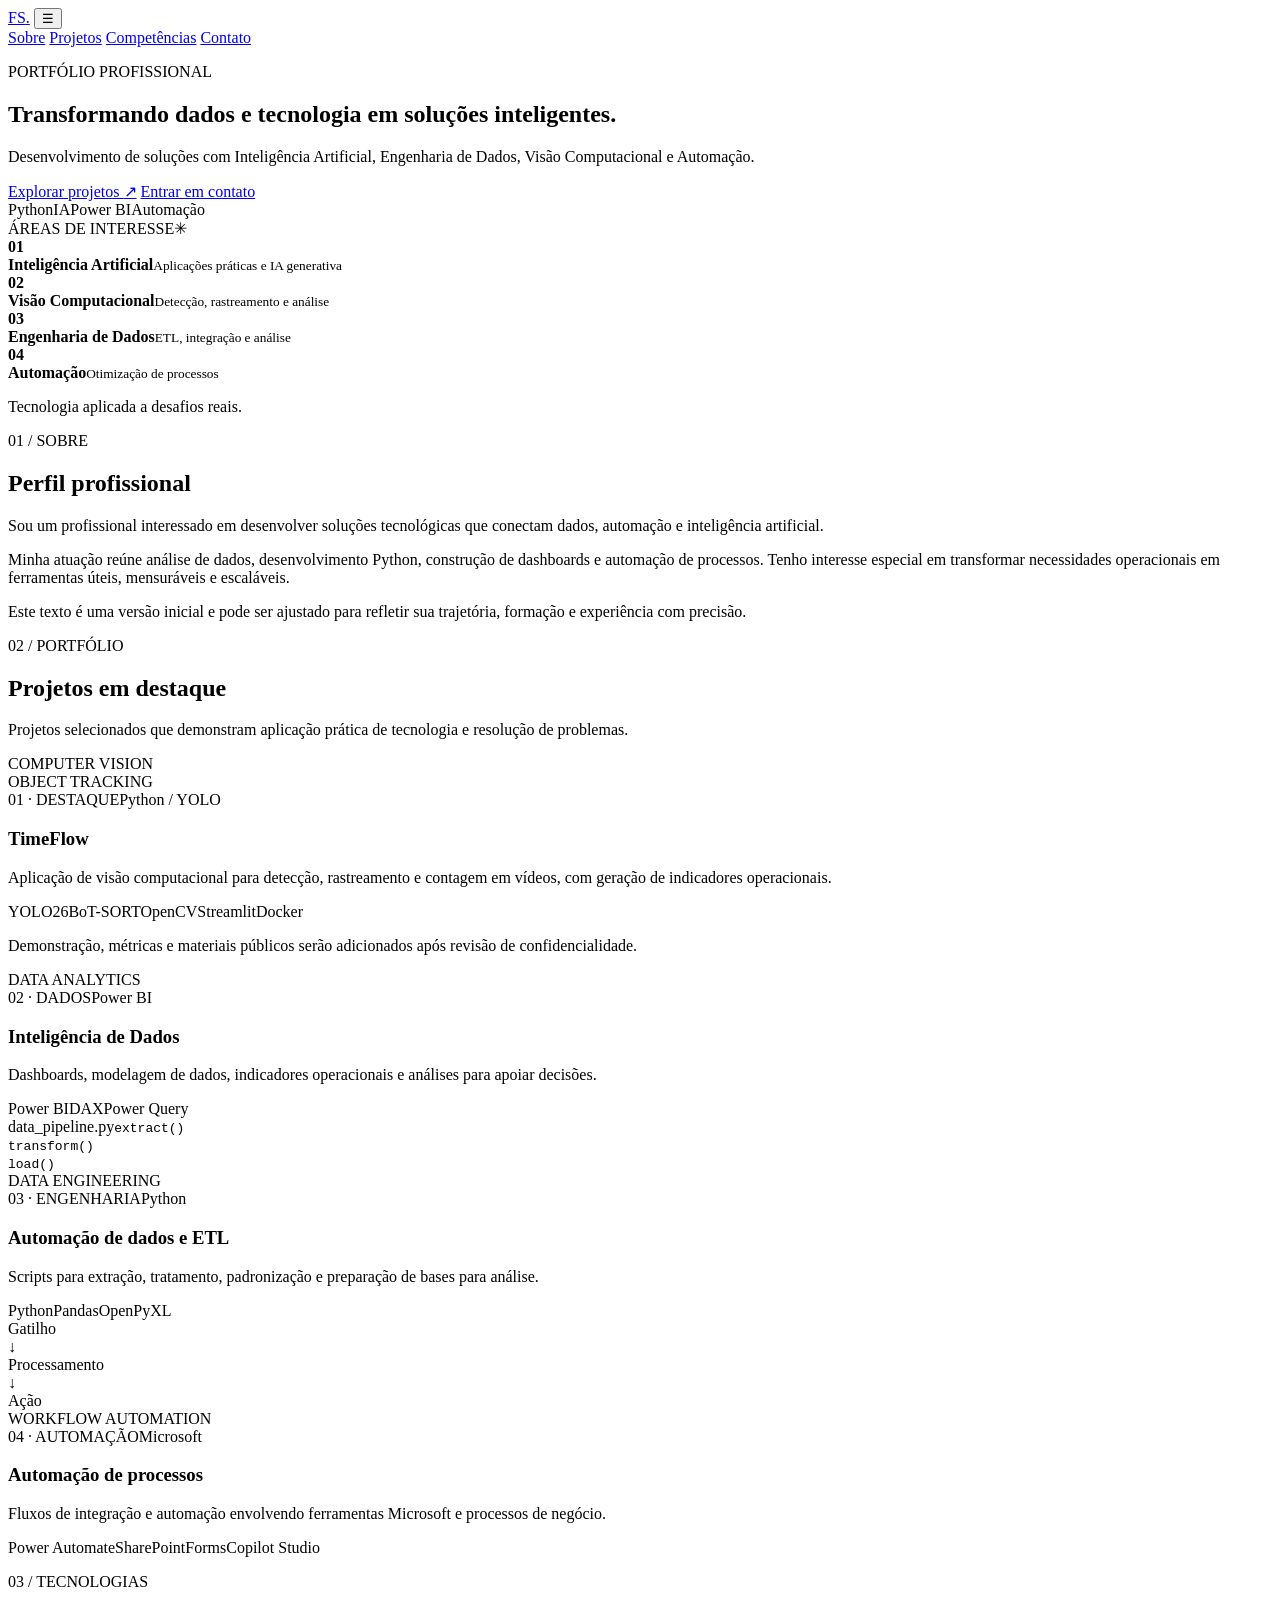
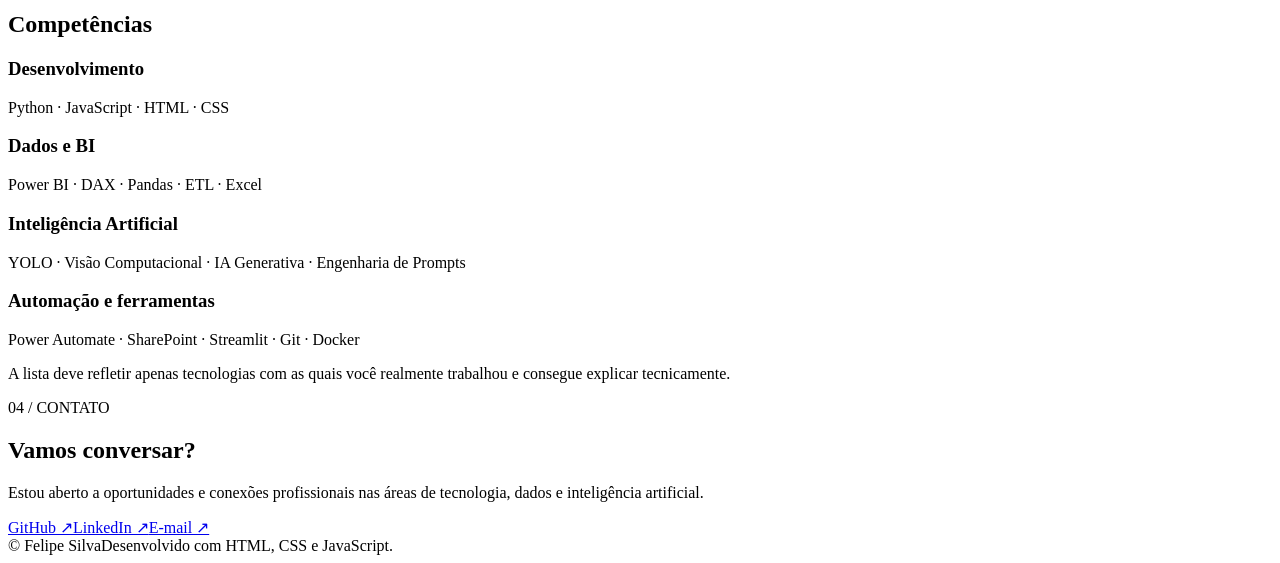
==== index.html @ eb87bcbc "Add files via upload" ====
<!doctype html>
<html lang="pt-BR">
<head>
  <meta charset="utf-8">
  <meta name="viewport" content="width=device-width, initial-scale=1">
  <meta name="description" content="Portfólio profissional de Felipe Silva — Inteligência Artificial, Engenharia de Dados e Automação.">
  <title>Felipe Silva | Portfólio</title>
  <link rel="preconnect" href="https://fonts.googleapis.com">
  <link rel="preconnect" href="https://fonts.gstatic.com" crossorigin>
  <link href="https://fonts.googleapis.com/css2?family=DM+Sans:wght@400;500;600;700&family=Manrope:wght@500;600;700;800&display=swap" rel="stylesheet">
  <link rel="stylesheet" href="assets/style.css">
</head>
<body>
  <header class="site-header">
    <nav class="nav container" aria-label="Navegação principal">
      <a class="brand" href="#inicio">FS<span>.</span></a>
      <button class="menu-toggle" aria-label="Abrir menu" aria-expanded="false">☰</button>
      <div class="nav-links">
        <a href="#sobre">Sobre</a>
        <a href="#projetos">Projetos</a>
        <a href="#competencias">Competências</a>
        <a href="#contato" class="nav-cta">Contato</a>
      </div>
    </nav>
  </header>

  <main>
    <section class="hero container" id="inicio">
      <div class="hero-copy">
        <p class="eyebrow"><span class="status-dot"></span> PORTFÓLIO PROFISSIONAL</p>
        <h1>Transformando dados e tecnologia em <span>soluções inteligentes.</span></h1>
        <p class="hero-text">Desenvolvimento de soluções com Inteligência Artificial, Engenharia de Dados, Visão Computacional e Automação.</p>
        <div class="hero-actions">
          <a class="button button-primary" href="#projetos">Explorar projetos <span>↗</span></a>
          <a class="button button-secondary" href="#contato">Entrar em contato</a>
        </div>
        <div class="hero-tags"><span>Python</span><span>IA</span><span>Power BI</span><span>Automação</span></div>
      </div>
      <aside class="hero-card">
        <div class="card-top"><span>ÁREAS DE INTERESSE</span><span class="spark">✳</span></div>
        <div class="focus-item"><b>01</b><div><strong>Inteligência Artificial</strong><small>Aplicações práticas e IA generativa</small></div></div>
        <div class="focus-item"><b>02</b><div><strong>Visão Computacional</strong><small>Detecção, rastreamento e análise</small></div></div>
        <div class="focus-item"><b>03</b><div><strong>Engenharia de Dados</strong><small>ETL, integração e análise</small></div></div>
        <div class="focus-item"><b>04</b><div><strong>Automação</strong><small>Otimização de processos</small></div></div>
        <p class="card-note">Tecnologia aplicada a desafios reais.</p>
      </aside>
    </section>

    <section class="section container" id="sobre">
      <div class="section-heading"><p class="eyebrow">01 / SOBRE</p><h2>Perfil profissional</h2></div>
      <div class="about-grid">
        <p class="about-lead">Sou um profissional interessado em desenvolver soluções tecnológicas que conectam dados, automação e inteligência artificial.</p>
        <div class="about-detail">
          <p>Minha atuação reúne análise de dados, desenvolvimento Python, construção de dashboards e automação de processos. Tenho interesse especial em transformar necessidades operacionais em ferramentas úteis, mensuráveis e escaláveis.</p>
          <p class="muted">Este texto é uma versão inicial e pode ser ajustado para refletir sua trajetória, formação e experiência com precisão.</p>
        </div>
      </div>
    </section>

    <section class="section projects-section" id="projetos">
      <div class="container">
        <div class="section-heading section-heading-row"><div><p class="eyebrow">02 / PORTFÓLIO</p><h2>Projetos em destaque</h2></div><p class="section-intro">Projetos selecionados que demonstram aplicação prática de tecnologia e resolução de problemas.</p></div>
        <div class="project-grid">
          <article class="project-card featured">
            <div class="project-visual visual-ai"><span class="visual-label">COMPUTER VISION</span><div class="vision-frame"><i></i><i></i><i></i><span>OBJECT TRACKING</span></div></div>
            <div class="project-content"><div class="project-meta"><span>01 · DESTAQUE</span><span>Python / YOLO</span></div><h3>TimeFlow</h3><p>Aplicação de visão computacional para detecção, rastreamento e contagem em vídeos, com geração de indicadores operacionais.</p><div class="tech-list"><span>YOLO26</span><span>BoT-SORT</span><span>OpenCV</span><span>Streamlit</span><span>Docker</span></div><p class="project-note">Demonstração, métricas e materiais públicos serão adicionados após revisão de confidencialidade.</p></div>
          </article>
          <article class="project-card">
            <div class="project-visual visual-data"><div class="chart-bars"><i></i><i></i><i></i><i></i><i></i><i></i></div><span class="visual-label">DATA ANALYTICS</span></div>
            <div class="project-content"><div class="project-meta"><span>02 · DADOS</span><span>Power BI</span></div><h3>Inteligência de Dados</h3><p>Dashboards, modelagem de dados, indicadores operacionais e análises para apoiar decisões.</p><div class="tech-list"><span>Power BI</span><span>DAX</span><span>Power Query</span></div></div>
          </article>
          <article class="project-card">
            <div class="project-visual visual-python"><div class="code-window"><span>data_pipeline.py</span><code>extract()<br>transform()<br>load()</code></div><span class="visual-label">DATA ENGINEERING</span></div>
            <div class="project-content"><div class="project-meta"><span>03 · ENGENHARIA</span><span>Python</span></div><h3>Automação de dados e ETL</h3><p>Scripts para extração, tratamento, padronização e preparação de bases para análise.</p><div class="tech-list"><span>Python</span><span>Pandas</span><span>OpenPyXL</span></div></div>
          </article>
          <article class="project-card">
            <div class="project-visual visual-flow"><div class="flow-node">Gatilho</div><span>↓</span><div class="flow-node">Processamento</div><span>↓</span><div class="flow-node">Ação</div><span class="visual-label">WORKFLOW AUTOMATION</span></div>
            <div class="project-content"><div class="project-meta"><span>04 · AUTOMAÇÃO</span><span>Microsoft</span></div><h3>Automação de processos</h3><p>Fluxos de integração e automação envolvendo ferramentas Microsoft e processos de negócio.</p><div class="tech-list"><span>Power Automate</span><span>SharePoint</span><span>Forms</span><span>Copilot Studio</span></div></div>
          </article>
        </div>
      </div>
    </section>

    <section class="section container" id="competencias">
      <div class="section-heading"><p class="eyebrow">03 / TECNOLOGIAS</p><h2>Competências</h2></div>
      <div class="skills-grid">
        <div class="skill-group"><h3>Desenvolvimento</h3><p>Python · JavaScript · HTML · CSS</p></div>
        <div class="skill-group"><h3>Dados e BI</h3><p>Power BI · DAX · Pandas · ETL · Excel</p></div>
        <div class="skill-group"><h3>Inteligência Artificial</h3><p>YOLO · Visão Computacional · IA Generativa · Engenharia de Prompts</p></div>
        <div class="skill-group"><h3>Automação e ferramentas</h3><p>Power Automate · SharePoint · Streamlit · Git · Docker</p></div>
      </div>
      <p class="muted skills-disclaimer">A lista deve refletir apenas tecnologias com as quais você realmente trabalhou e consegue explicar tecnicamente.</p>
    </section>

    <section class="contact-section" id="contato">
      <div class="container contact-inner"><div><p class="eyebrow">04 / CONTATO</p><h2>Vamos conversar?</h2><p>Estou aberto a oportunidades e conexões profissionais nas áreas de tecnologia, dados e inteligência artificial.</p></div><div class="contact-links"><a id="github-link" href="https://github.com/" target="_blank" rel="noreferrer">GitHub ↗</a><a id="linkedin-link" href="https://www.linkedin.com/" target="_blank" rel="noreferrer">LinkedIn ↗</a><a id="email-link" href="mailto:seu.email@exemplo.com">E-mail ↗</a></div></div>
    </section>
  </main>
  <footer class="footer"><div class="container"><span>© <span id="year"></span> Felipe Silva</span><span>Desenvolvido com HTML, CSS e JavaScript.</span></div></footer>
  <script src="assets/script.js"></script>
</body>
</html>
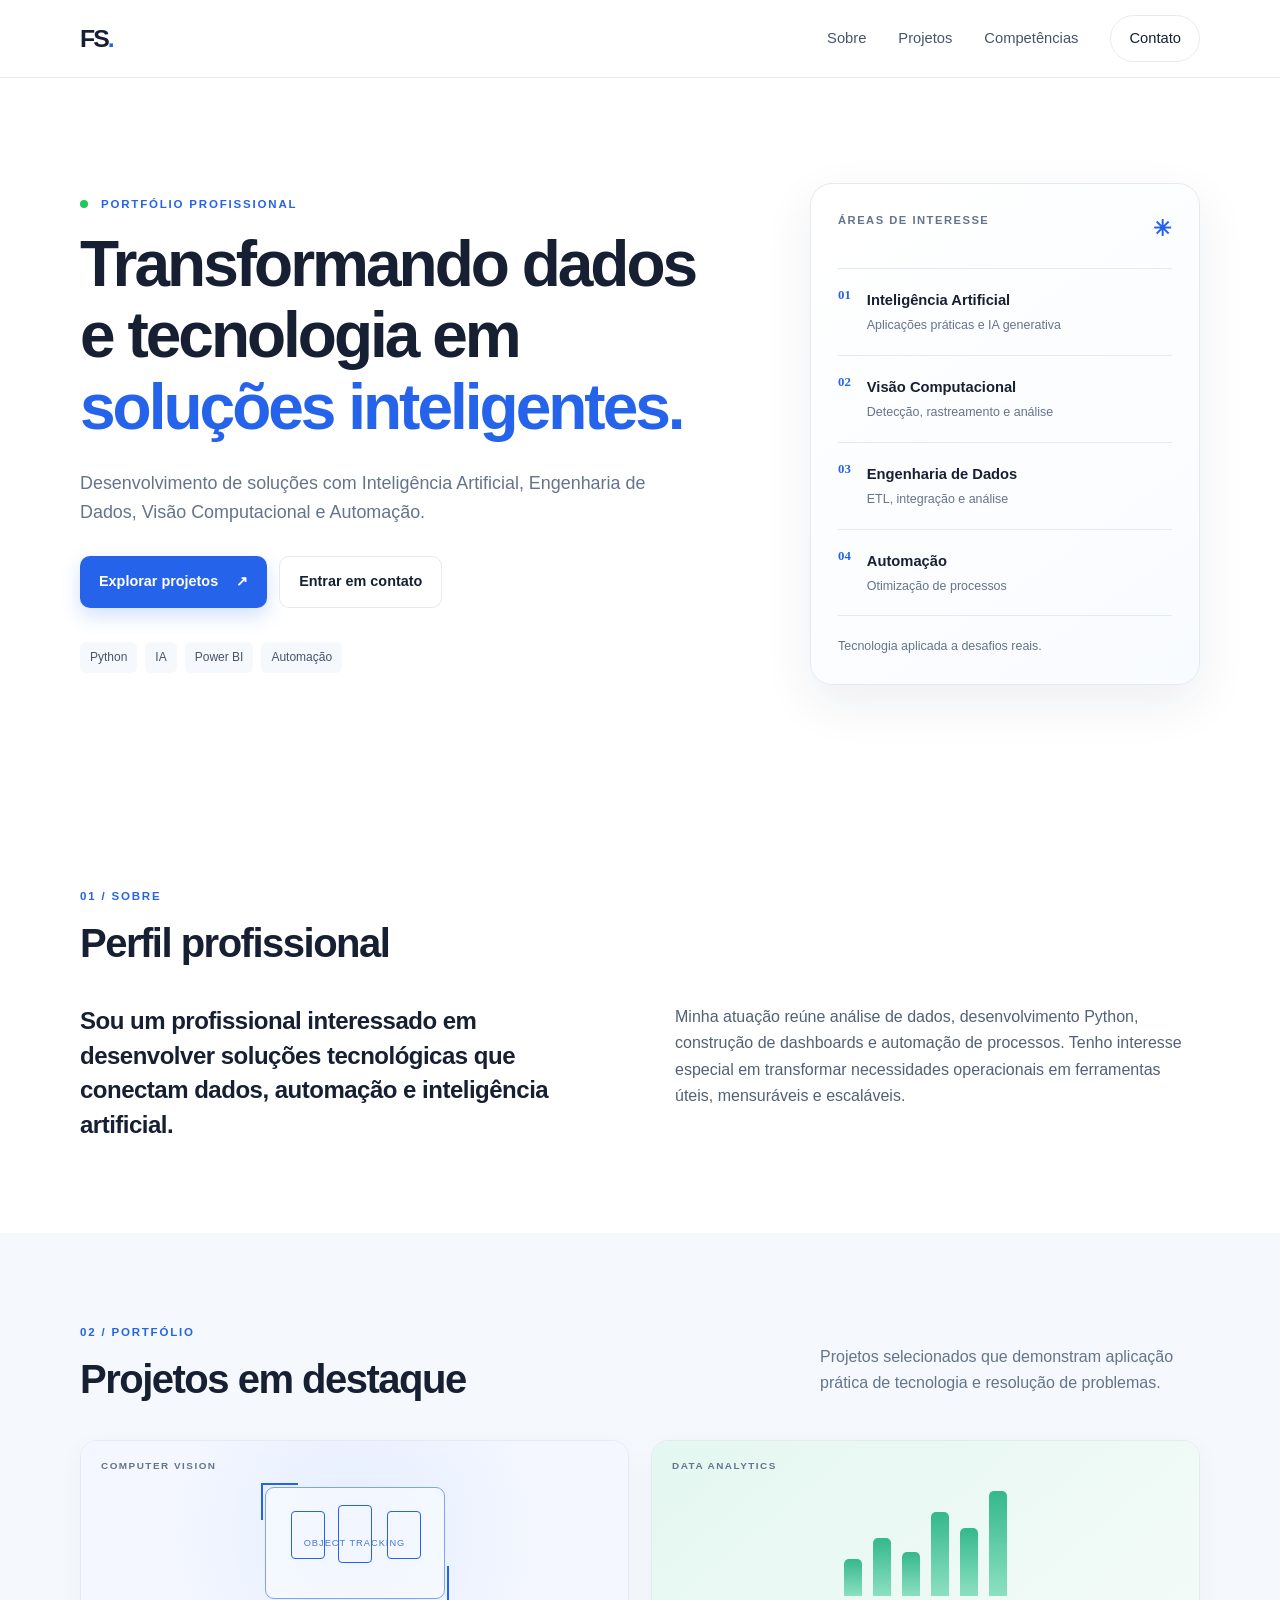
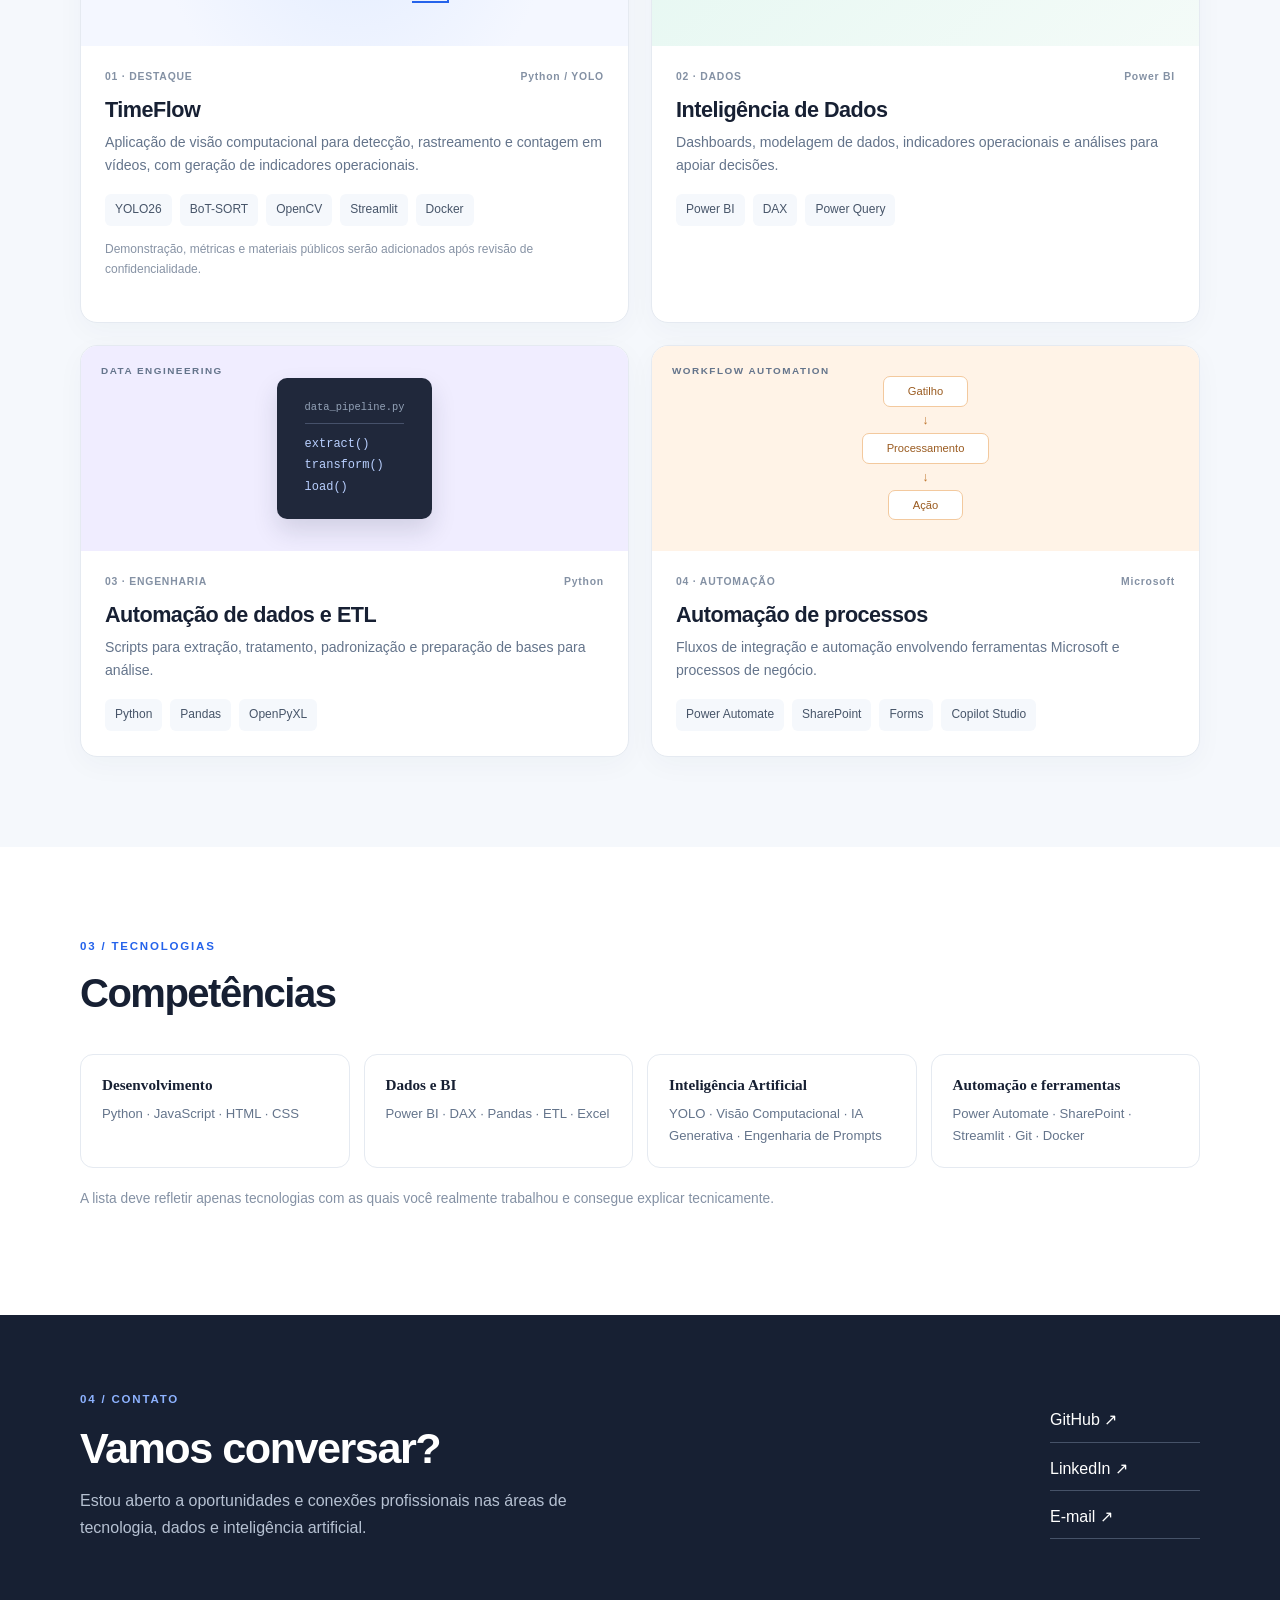
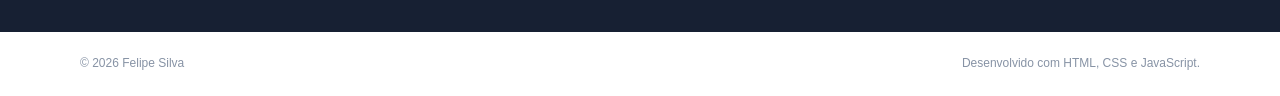
==== commit 4e6e5791: "Ajustes de texto" ====
--- a/index.html
+++ b/index.html
@@ -52,7 +52,7 @@
         <p class="about-lead">Sou um profissional interessado em desenvolver soluções tecnológicas que conectam dados, automação e inteligência artificial.</p>
         <div class="about-detail">
           <p>Minha atuação reúne análise de dados, desenvolvimento Python, construção de dashboards e automação de processos. Tenho interesse especial em transformar necessidades operacionais em ferramentas úteis, mensuráveis e escaláveis.</p>
-          <p class="muted">Este texto é uma versão inicial e pode ser ajustado para refletir sua trajetória, formação e experiência com precisão.</p>
+          <p class="muted"></p>
         </div>
       </div>
     </section>
--- a/assets/style.css
+++ b/assets/style.css
@@ -0,0 +1,4 @@
+:root{--ink:#172033;--muted:#64748b;--line:#e5eaf1;--paper:#fff;--soft:#f5f8fc;--blue:#2563eb;--blue-dark:#1746b3;--mint:#dff7ef;--radius:22px;--shadow:0 18px 50px rgba(24,43,75,.08)}
+*{box-sizing:border-box}html{scroll-behavior:smooth;scroll-padding-top:90px}body{margin:0;background:var(--paper);color:var(--ink);font-family:"DM Sans",sans-serif;line-height:1.65}a{color:inherit;text-decoration:none}.container{width:min(1120px,calc(100% - 48px));margin:auto}.site-header{height:78px;border-bottom:1px solid var(--line);background:rgba(255,255,255,.9);backdrop-filter:blur(14px);position:sticky;top:0;z-index:10}.nav{height:100%;display:flex;align-items:center;justify-content:space-between}.brand{font:800 1.55rem Manrope,sans-serif;letter-spacing:-2px}.brand span{color:var(--blue)}.nav-links{display:flex;align-items:center;gap:32px;font-size:.92rem;color:#475569}.nav-links a:hover{color:var(--blue)}.nav-cta{padding:10px 18px;border:1px solid var(--line);border-radius:99px;color:var(--ink)!important}.menu-toggle{display:none;border:0;background:none;font-size:1.4rem}.hero{display:grid;grid-template-columns:1.25fr .75fr;gap:80px;align-items:center;padding-top:105px;padding-bottom:112px}.eyebrow{font-size:.72rem;font-weight:700;letter-spacing:1.8px;color:var(--blue);margin:0 0 15px}.status-dot{display:inline-block;width:8px;height:8px;border-radius:50%;background:#22c55e;margin-right:8px}.hero h1,.section h2,.contact-section h2{font:800 clamp(2.6rem,5vw,4.5rem)/1.12 Manrope,sans-serif;letter-spacing:-3px;margin:0}.hero h1 span{color:var(--blue)}.hero-text{font-size:1.12rem;color:var(--muted);max-width:610px;margin:25px 0 28px}.hero-actions{display:flex;gap:12px;flex-wrap:wrap}.button{padding:13px 19px;border-radius:10px;font-weight:700;font-size:.9rem;display:inline-flex;gap:18px;align-items:center}.button-primary{background:var(--blue);color:white;box-shadow:0 8px 20px rgba(37,99,235,.2)}.button-primary:hover{background:var(--blue-dark);transform:translateY(-1px)}.button-secondary{border:1px solid var(--line);background:white}.hero-tags,.tech-list{display:flex;flex-wrap:wrap;gap:8px}.hero-tags{margin-top:34px}.hero-tags span,.tech-list span{font-size:.75rem;padding:6px 10px;border-radius:6px;background:var(--soft);color:#475569}.hero-card{border:1px solid var(--line);border-radius:var(--radius);padding:27px;background:linear-gradient(145deg,#fff,#f8fbff);box-shadow:var(--shadow)}.card-top{display:flex;justify-content:space-between;font-size:.7rem;font-weight:700;letter-spacing:1.5px;color:var(--muted);padding-bottom:20px;border-bottom:1px solid var(--line)}.spark{font-size:1.4rem;color:var(--blue)}.focus-item{display:flex;gap:16px;padding:19px 0;border-bottom:1px solid var(--line)}.focus-item b{font:700 .8rem Manrope;color:var(--blue)}.focus-item strong,.focus-item small{display:block}.focus-item strong{font-size:.92rem}.focus-item small{color:var(--muted);font-size:.78rem;margin-top:3px}.card-note{font-size:.78rem;color:var(--muted);margin:20px 0 0}.section{padding-top:90px;padding-bottom:90px}.section-heading{margin-bottom:38px}.section-heading h2,.contact-section h2{font-size:2.5rem;letter-spacing:-1.5px}.about-grid{display:grid;grid-template-columns:1fr 1fr;gap:70px}.about-lead{font:700 1.5rem/1.45 Manrope,sans-serif;letter-spacing:-.5px;margin:0}.about-detail{color:#526176}.about-detail p:first-child{margin-top:0}.muted{color:#8491a4;font-size:.86rem}.projects-section{background:var(--soft)}.section-heading-row{display:flex;justify-content:space-between;align-items:end;gap:30px}.section-intro{max-width:380px;color:var(--muted);margin:0 0 5px}.project-grid{display:grid;grid-template-columns:1fr 1fr;gap:22px}.project-card{background:white;border:1px solid var(--line);border-radius:17px;overflow:hidden;box-shadow:0 8px 28px rgba(24,43,75,.035)}.project-visual{height:205px;position:relative;display:flex;align-items:center;justify-content:center;overflow:hidden}.visual-label{position:absolute;left:20px;top:17px;font-size:.62rem;letter-spacing:1.5px;font-weight:700;color:#64748b}.visual-ai{background:radial-gradient(circle at 50% 45%,#e4edff,#f4f7ff 65%)}.vision-frame{width:180px;height:112px;border:1px solid #7da3f7;border-radius:9px;position:relative;display:flex;align-items:center;justify-content:center;color:#4775d5;font-size:.58rem;letter-spacing:1px;background:rgba(255,255,255,.45)}.vision-frame:before,.vision-frame:after{content:"";position:absolute;width:35px;height:35px;border-color:#2563eb;border-style:solid}.vision-frame:before{top:-5px;left:-5px;border-width:2px 0 0 2px}.vision-frame:after{bottom:-5px;right:-5px;border-width:0 2px 2px 0}.vision-frame i{position:absolute;width:34px;height:48px;border:1px solid #2563eb;border-radius:4px;top:23px}.vision-frame i:nth-child(1){left:25px}.vision-frame i:nth-child(2){left:72px;height:58px;top:17px}.vision-frame i:nth-child(3){right:23px}.visual-data{background:linear-gradient(140deg,#e4f7f1,#f4fbf8)}.chart-bars{height:105px;display:flex;align-items:end;gap:11px}.chart-bars i{width:18px;border-radius:5px 5px 0 0;background:linear-gradient(#35b88c,#8ce0c2)}.chart-bars i:nth-child(1){height:35%}.chart-bars i:nth-child(2){height:55%}.chart-bars i:nth-child(3){height:42%}.chart-bars i:nth-child(4){height:80%}.chart-bars i:nth-child(5){height:65%}.chart-bars i:nth-child(6){height:100%}.visual-python{background:#f0edff}.code-window{background:#20283b;color:#b9d0ff;padding:20px 28px;border-radius:10px;box-shadow:0 12px 25px #252b4425;font: .75rem monospace;line-height:1.8}.code-window span{display:block;color:#94a3b8;font-size:.65rem;border-bottom:1px solid #46516a;margin-bottom:10px;padding-bottom:6px}.visual-flow{background:#fff3e7;gap:8px;flex-direction:column}.flow-node{background:white;border:1px solid #f3c99e;border-radius:7px;padding:5px 24px;font-size:.7rem;color:#9a5b20}.visual-flow>span:not(.visual-label){font-size:.8rem;color:#c17a34;line-height:.8}.project-content{padding:22px 24px 25px}.project-meta{display:flex;justify-content:space-between;color:#8491a4;font-size:.65rem;font-weight:700;letter-spacing:.8px}.project-content h3{font:700 1.35rem Manrope,sans-serif;margin:12px 0 8px;letter-spacing:-.5px}.project-content p{font-size:.88rem;color:var(--muted);margin:0 0 17px}.project-note{font-size:.75rem!important;color:#8793a5!important;margin-top:14px!important}.skills-grid{display:grid;grid-template-columns:repeat(4,1fr);gap:14px}.skill-group{padding:21px;border:1px solid var(--line);border-radius:13px}.skill-group h3{font:700 .95rem Manrope;margin:0 0 9px}.skill-group p{font-size:.82rem;color:var(--muted);margin:0}.skills-disclaimer{margin-top:20px}.contact-section{background:#172033;color:white;padding:75px 0}.contact-inner{display:flex;justify-content:space-between;align-items:center;gap:50px}.contact-section .eyebrow{color:#8db2ff}.contact-section h2{font-size:2.7rem}.contact-section p:not(.eyebrow){color:#b6c1d2;max-width:550px}.contact-links{display:flex;flex-direction:column;gap:13px;min-width:150px}.contact-links a{color:white;border-bottom:1px solid #465268;padding-bottom:8px}.contact-links a:hover{color:#9bbcff}.footer{padding:22px 0;color:#8793a5;font-size:.75rem}.footer .container{display:flex;justify-content:space-between;gap:15px}
+@media(max-width:800px){.hero{grid-template-columns:1fr;gap:38px;padding-top:70px;padding-bottom:75px}.hero-card{max-width:560px}.about-grid{grid-template-columns:1fr;gap:20px}.skills-grid{grid-template-columns:1fr 1fr}.section-heading-row{display:block}.section-intro{margin-top:15px}.contact-inner{align-items:flex-start;flex-direction:column}.contact-links{width:100%}}
+@media(max-width:600px){.container{width:min(100% - 32px,1120px)}.site-header{height:68px}.menu-toggle{display:block}.nav-links{display:none;position:absolute;top:67px;left:0;right:0;background:white;padding:18px 24px 24px;border-bottom:1px solid var(--line);flex-direction:column;align-items:flex-start;gap:18px}.nav-links.open{display:flex}.hero h1{font-size:2.7rem;letter-spacing:-2px}.section{padding-top:65px;padding-bottom:65px}.section-heading h2{font-size:2.1rem}.project-grid{grid-template-columns:1fr}.skills-grid{grid-template-columns:1fr}.footer .container{flex-direction:column}.contact-section h2{font-size:2.2rem}}
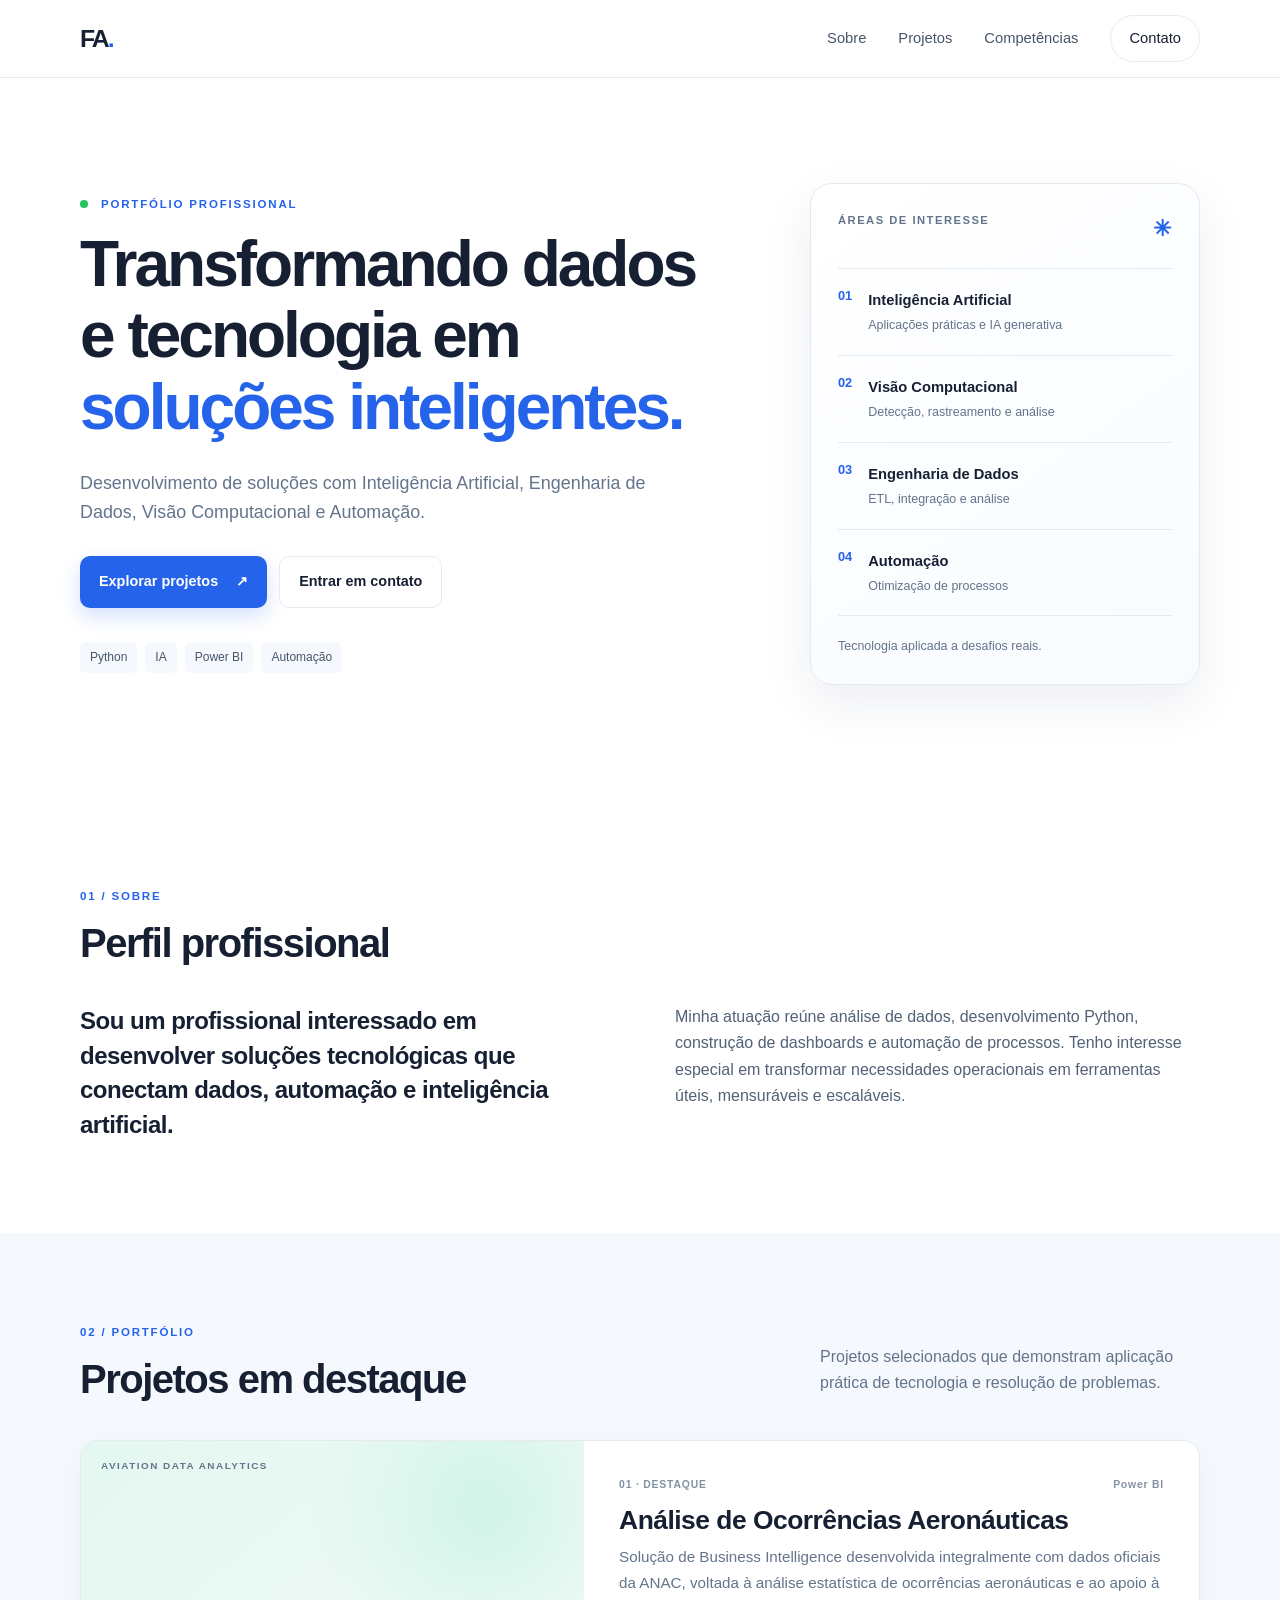
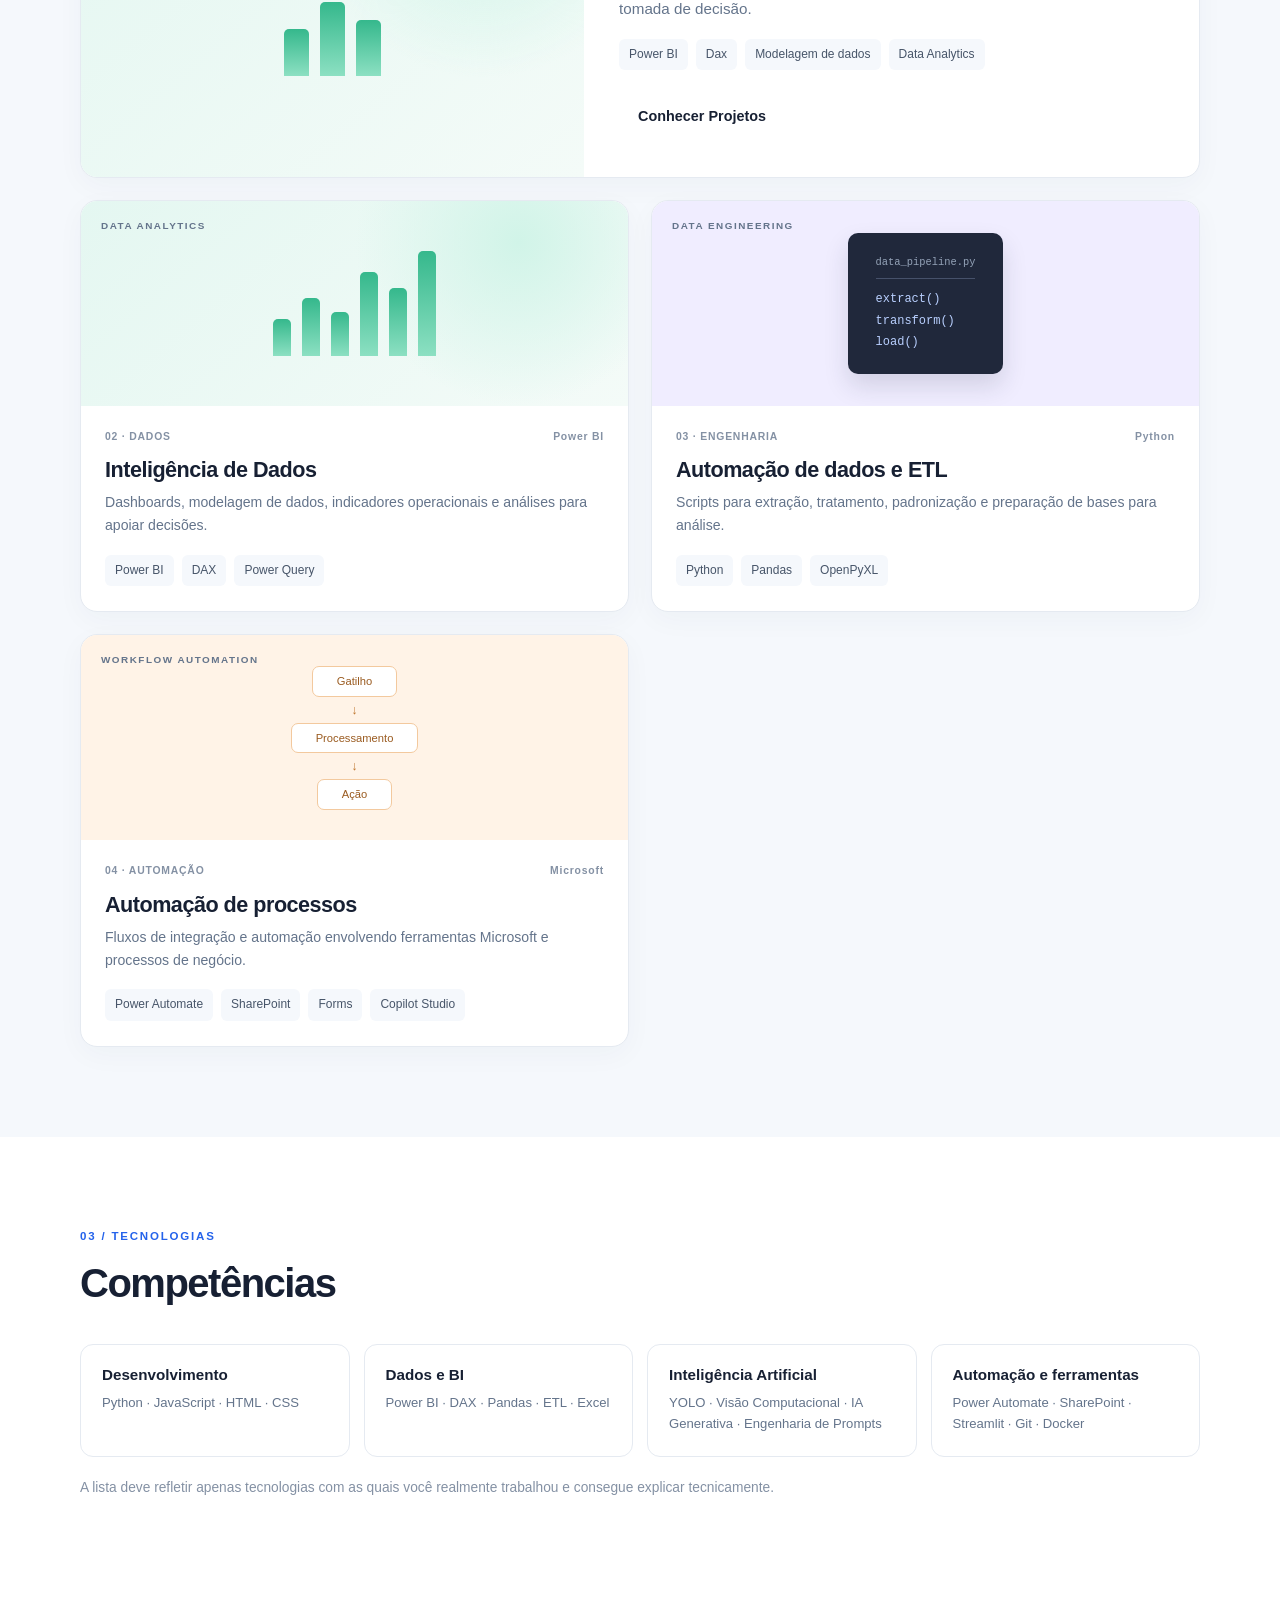
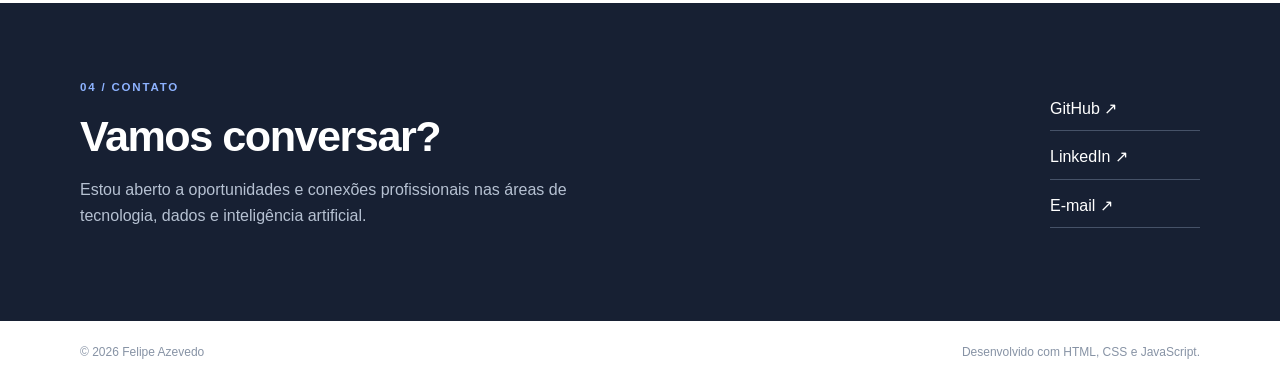
==== commit 3bd93f6e: "Criando dashboard ocorrencias aeronauricas" ====
--- a/index.html
+++ b/index.html
@@ -3,8 +3,8 @@
 <head>
   <meta charset="utf-8">
   <meta name="viewport" content="width=device-width, initial-scale=1">
-  <meta name="description" content="Portfólio profissional de Felipe Silva — Inteligência Artificial, Engenharia de Dados e Automação.">
-  <title>Felipe Silva | Portfólio</title>
+  <meta name="description" content="Portfólio profissional de Felipe Azevedo — Inteligência Artificial, Engenharia de Dados e Automação.">
+  <title>Felipe Azevedo | Portfólio</title>
   <link rel="preconnect" href="https://fonts.googleapis.com">
   <link rel="preconnect" href="https://fonts.gstatic.com" crossorigin>
   <link href="https://fonts.googleapis.com/css2?family=DM+Sans:wght@400;500;600;700&family=Manrope:wght@500;600;700;800&display=swap" rel="stylesheet">
@@ -13,7 +13,7 @@
 <body>
   <header class="site-header">
     <nav class="nav container" aria-label="Navegação principal">
-      <a class="brand" href="#inicio">FS<span>.</span></a>
+      <a class="brand" href="#inicio">FA<span>.</span></a>
       <button class="menu-toggle" aria-label="Abrir menu" aria-expanded="false">☰</button>
       <div class="nav-links">
         <a href="#sobre">Sobre</a>
@@ -62,8 +62,33 @@
         <div class="section-heading section-heading-row"><div><p class="eyebrow">02 / PORTFÓLIO</p><h2>Projetos em destaque</h2></div><p class="section-intro">Projetos selecionados que demonstram aplicação prática de tecnologia e resolução de problemas.</p></div>
         <div class="project-grid">
           <article class="project-card featured">
-            <div class="project-visual visual-ai"><span class="visual-label">COMPUTER VISION</span><div class="vision-frame"><i></i><i></i><i></i><span>OBJECT TRACKING</span></div></div>
-            <div class="project-content"><div class="project-meta"><span>01 · DESTAQUE</span><span>Python / YOLO</span></div><h3>TimeFlow</h3><p>Aplicação de visão computacional para detecção, rastreamento e contagem em vídeos, com geração de indicadores operacionais.</p><div class="tech-list"><span>YOLO26</span><span>BoT-SORT</span><span>OpenCV</span><span>Streamlit</span><span>Docker</span></div><p class="project-note">Demonstração, métricas e materiais públicos serão adicionados após revisão de confidencialidade.</p></div>
+            <div class="project-visual visual-data">
+              <span class="visual-label">AVIATION DATA ANALYTICS</span>
+              <div class="chart-bars">
+                <i></i><i></i><i></i>
+                </div>
+              </div>
+            <div class="project-content">
+              <div class="project-meta">
+                <span>01 · DESTAQUE</span>
+                <span>Power BI</span>
+              </div>
+              <h3>Análise de Ocorrências Aeronáuticas</h3>
+              
+              <p>Solução de Business Intelligence desenvolvida integralmente com dados oficiais da ANAC, voltada à análise estatística de ocorrências aeronáuticas e ao apoio à tomada de decisão.</p>
+              
+              <div class="tech-list">
+                <span>Power BI</span>
+                <span>Dax</span>
+                <span>Modelagem de dados</span>
+                <span>Data Analytics</span>
+                </div>
+
+                <a class="button button secondary" href="Projetos/ocorrencias-aeronauticas.html">
+                  Conhecer Projetos
+                </a>
+                
+                </div>
           </article>
           <article class="project-card">
             <div class="project-visual visual-data"><div class="chart-bars"><i></i><i></i><i></i><i></i><i></i><i></i></div><span class="visual-label">DATA ANALYTICS</span></div>
@@ -96,7 +121,7 @@
       <div class="container contact-inner"><div><p class="eyebrow">04 / CONTATO</p><h2>Vamos conversar?</h2><p>Estou aberto a oportunidades e conexões profissionais nas áreas de tecnologia, dados e inteligência artificial.</p></div><div class="contact-links"><a id="github-link" href="https://github.com/" target="_blank" rel="noreferrer">GitHub ↗</a><a id="linkedin-link" href="https://www.linkedin.com/" target="_blank" rel="noreferrer">LinkedIn ↗</a><a id="email-link" href="mailto:seu.email@exemplo.com">E-mail ↗</a></div></div>
     </section>
   </main>
-  <footer class="footer"><div class="container"><span>© <span id="year"></span> Felipe Silva</span><span>Desenvolvido com HTML, CSS e JavaScript.</span></div></footer>
+  <footer class="footer"><div class="container"><span>© <span id="year"></span> Felipe Azevedo</span><span>Desenvolvido com HTML, CSS e JavaScript.</span></div></footer>
   <script src="assets/script.js"></script>
 </body>
 </html>
--- a/assets/style.css
+++ b/assets/style.css
@@ -1,4 +1,790 @@
-:root{--ink:#172033;--muted:#64748b;--line:#e5eaf1;--paper:#fff;--soft:#f5f8fc;--blue:#2563eb;--blue-dark:#1746b3;--mint:#dff7ef;--radius:22px;--shadow:0 18px 50px rgba(24,43,75,.08)}
-*{box-sizing:border-box}html{scroll-behavior:smooth;scroll-padding-top:90px}body{margin:0;background:var(--paper);color:var(--ink);font-family:"DM Sans",sans-serif;line-height:1.65}a{color:inherit;text-decoration:none}.container{width:min(1120px,calc(100% - 48px));margin:auto}.site-header{height:78px;border-bottom:1px solid var(--line);background:rgba(255,255,255,.9);backdrop-filter:blur(14px);position:sticky;top:0;z-index:10}.nav{height:100%;display:flex;align-items:center;justify-content:space-between}.brand{font:800 1.55rem Manrope,sans-serif;letter-spacing:-2px}.brand span{color:var(--blue)}.nav-links{display:flex;align-items:center;gap:32px;font-size:.92rem;color:#475569}.nav-links a:hover{color:var(--blue)}.nav-cta{padding:10px 18px;border:1px solid var(--line);border-radius:99px;color:var(--ink)!important}.menu-toggle{display:none;border:0;background:none;font-size:1.4rem}.hero{display:grid;grid-template-columns:1.25fr .75fr;gap:80px;align-items:center;padding-top:105px;padding-bottom:112px}.eyebrow{font-size:.72rem;font-weight:700;letter-spacing:1.8px;color:var(--blue);margin:0 0 15px}.status-dot{display:inline-block;width:8px;height:8px;border-radius:50%;background:#22c55e;margin-right:8px}.hero h1,.section h2,.contact-section h2{font:800 clamp(2.6rem,5vw,4.5rem)/1.12 Manrope,sans-serif;letter-spacing:-3px;margin:0}.hero h1 span{color:var(--blue)}.hero-text{font-size:1.12rem;color:var(--muted);max-width:610px;margin:25px 0 28px}.hero-actions{display:flex;gap:12px;flex-wrap:wrap}.button{padding:13px 19px;border-radius:10px;font-weight:700;font-size:.9rem;display:inline-flex;gap:18px;align-items:center}.button-primary{background:var(--blue);color:white;box-shadow:0 8px 20px rgba(37,99,235,.2)}.button-primary:hover{background:var(--blue-dark);transform:translateY(-1px)}.button-secondary{border:1px solid var(--line);background:white}.hero-tags,.tech-list{display:flex;flex-wrap:wrap;gap:8px}.hero-tags{margin-top:34px}.hero-tags span,.tech-list span{font-size:.75rem;padding:6px 10px;border-radius:6px;background:var(--soft);color:#475569}.hero-card{border:1px solid var(--line);border-radius:var(--radius);padding:27px;background:linear-gradient(145deg,#fff,#f8fbff);box-shadow:var(--shadow)}.card-top{display:flex;justify-content:space-between;font-size:.7rem;font-weight:700;letter-spacing:1.5px;color:var(--muted);padding-bottom:20px;border-bottom:1px solid var(--line)}.spark{font-size:1.4rem;color:var(--blue)}.focus-item{display:flex;gap:16px;padding:19px 0;border-bottom:1px solid var(--line)}.focus-item b{font:700 .8rem Manrope;color:var(--blue)}.focus-item strong,.focus-item small{display:block}.focus-item strong{font-size:.92rem}.focus-item small{color:var(--muted);font-size:.78rem;margin-top:3px}.card-note{font-size:.78rem;color:var(--muted);margin:20px 0 0}.section{padding-top:90px;padding-bottom:90px}.section-heading{margin-bottom:38px}.section-heading h2,.contact-section h2{font-size:2.5rem;letter-spacing:-1.5px}.about-grid{display:grid;grid-template-columns:1fr 1fr;gap:70px}.about-lead{font:700 1.5rem/1.45 Manrope,sans-serif;letter-spacing:-.5px;margin:0}.about-detail{color:#526176}.about-detail p:first-child{margin-top:0}.muted{color:#8491a4;font-size:.86rem}.projects-section{background:var(--soft)}.section-heading-row{display:flex;justify-content:space-between;align-items:end;gap:30px}.section-intro{max-width:380px;color:var(--muted);margin:0 0 5px}.project-grid{display:grid;grid-template-columns:1fr 1fr;gap:22px}.project-card{background:white;border:1px solid var(--line);border-radius:17px;overflow:hidden;box-shadow:0 8px 28px rgba(24,43,75,.035)}.project-visual{height:205px;position:relative;display:flex;align-items:center;justify-content:center;overflow:hidden}.visual-label{position:absolute;left:20px;top:17px;font-size:.62rem;letter-spacing:1.5px;font-weight:700;color:#64748b}.visual-ai{background:radial-gradient(circle at 50% 45%,#e4edff,#f4f7ff 65%)}.vision-frame{width:180px;height:112px;border:1px solid #7da3f7;border-radius:9px;position:relative;display:flex;align-items:center;justify-content:center;color:#4775d5;font-size:.58rem;letter-spacing:1px;background:rgba(255,255,255,.45)}.vision-frame:before,.vision-frame:after{content:"";position:absolute;width:35px;height:35px;border-color:#2563eb;border-style:solid}.vision-frame:before{top:-5px;left:-5px;border-width:2px 0 0 2px}.vision-frame:after{bottom:-5px;right:-5px;border-width:0 2px 2px 0}.vision-frame i{position:absolute;width:34px;height:48px;border:1px solid #2563eb;border-radius:4px;top:23px}.vision-frame i:nth-child(1){left:25px}.vision-frame i:nth-child(2){left:72px;height:58px;top:17px}.vision-frame i:nth-child(3){right:23px}.visual-data{background:linear-gradient(140deg,#e4f7f1,#f4fbf8)}.chart-bars{height:105px;display:flex;align-items:end;gap:11px}.chart-bars i{width:18px;border-radius:5px 5px 0 0;background:linear-gradient(#35b88c,#8ce0c2)}.chart-bars i:nth-child(1){height:35%}.chart-bars i:nth-child(2){height:55%}.chart-bars i:nth-child(3){height:42%}.chart-bars i:nth-child(4){height:80%}.chart-bars i:nth-child(5){height:65%}.chart-bars i:nth-child(6){height:100%}.visual-python{background:#f0edff}.code-window{background:#20283b;color:#b9d0ff;padding:20px 28px;border-radius:10px;box-shadow:0 12px 25px #252b4425;font: .75rem monospace;line-height:1.8}.code-window span{display:block;color:#94a3b8;font-size:.65rem;border-bottom:1px solid #46516a;margin-bottom:10px;padding-bottom:6px}.visual-flow{background:#fff3e7;gap:8px;flex-direction:column}.flow-node{background:white;border:1px solid #f3c99e;border-radius:7px;padding:5px 24px;font-size:.7rem;color:#9a5b20}.visual-flow>span:not(.visual-label){font-size:.8rem;color:#c17a34;line-height:.8}.project-content{padding:22px 24px 25px}.project-meta{display:flex;justify-content:space-between;color:#8491a4;font-size:.65rem;font-weight:700;letter-spacing:.8px}.project-content h3{font:700 1.35rem Manrope,sans-serif;margin:12px 0 8px;letter-spacing:-.5px}.project-content p{font-size:.88rem;color:var(--muted);margin:0 0 17px}.project-note{font-size:.75rem!important;color:#8793a5!important;margin-top:14px!important}.skills-grid{display:grid;grid-template-columns:repeat(4,1fr);gap:14px}.skill-group{padding:21px;border:1px solid var(--line);border-radius:13px}.skill-group h3{font:700 .95rem Manrope;margin:0 0 9px}.skill-group p{font-size:.82rem;color:var(--muted);margin:0}.skills-disclaimer{margin-top:20px}.contact-section{background:#172033;color:white;padding:75px 0}.contact-inner{display:flex;justify-content:space-between;align-items:center;gap:50px}.contact-section .eyebrow{color:#8db2ff}.contact-section h2{font-size:2.7rem}.contact-section p:not(.eyebrow){color:#b6c1d2;max-width:550px}.contact-links{display:flex;flex-direction:column;gap:13px;min-width:150px}.contact-links a{color:white;border-bottom:1px solid #465268;padding-bottom:8px}.contact-links a:hover{color:#9bbcff}.footer{padding:22px 0;color:#8793a5;font-size:.75rem}.footer .container{display:flex;justify-content:space-between;gap:15px}
-@media(max-width:800px){.hero{grid-template-columns:1fr;gap:38px;padding-top:70px;padding-bottom:75px}.hero-card{max-width:560px}.about-grid{grid-template-columns:1fr;gap:20px}.skills-grid{grid-template-columns:1fr 1fr}.section-heading-row{display:block}.section-intro{margin-top:15px}.contact-inner{align-items:flex-start;flex-direction:column}.contact-links{width:100%}}
-@media(max-width:600px){.container{width:min(100% - 32px,1120px)}.site-header{height:68px}.menu-toggle{display:block}.nav-links{display:none;position:absolute;top:67px;left:0;right:0;background:white;padding:18px 24px 24px;border-bottom:1px solid var(--line);flex-direction:column;align-items:flex-start;gap:18px}.nav-links.open{display:flex}.hero h1{font-size:2.7rem;letter-spacing:-2px}.section{padding-top:65px;padding-bottom:65px}.section-heading h2{font-size:2.1rem}.project-grid{grid-template-columns:1fr}.skills-grid{grid-template-columns:1fr}.footer .container{flex-direction:column}.contact-section h2{font-size:2.2rem}}
+
+/* ==========================================================================
+   SUMÁRIO
+   1. Variáveis
+   2. Reset e base
+   3. Layout (container, seções, títulos)
+   4. Header e navegação
+   5. Hero
+   6. Sobre
+   7. Projetos (cards, visuais, destaque)
+   8. Habilidades
+   9. Contato
+   10. Footer
+   11. Responsivo
+   ========================================================================== */
+ 
+ 
+/* 1. VARIÁVEIS
+   ========================================================================== */
+:root {
+    --ink: #172033;
+    --muted: #64748b;
+    --line: #e5eaf1;
+    --paper: #fff;
+    --soft: #f5f8fc;
+    --blue: #2563eb;
+    --blue-dark: #1746b3;
+    --mint: #dff7ef;
+ 
+    --radius: 22px;
+    --shadow: 0 18px 50px rgba(24, 43, 75, .08);
+ 
+    --font-body: "DM Sans", sans-serif;
+    --font-heading: Manrope, sans-serif;
+}
+ 
+ 
+/* 2. RESET E BASE
+   ========================================================================== */
+* {
+    box-sizing: border-box;
+}
+ 
+html {
+    scroll-behavior: smooth;
+    scroll-padding-top: 90px;
+}
+ 
+body {
+    margin: 0;
+    background: var(--paper);
+    color: var(--ink);
+    font-family: var(--font-body);
+    line-height: 1.65;
+}
+ 
+a {
+    color: inherit;
+    text-decoration: none;
+}
+ 
+ 
+/* 3. LAYOUT
+   ========================================================================== */
+.container {
+    width: min(1120px, calc(100% - 48px));
+    margin: auto;
+}
+ 
+.section {
+    padding-top: 90px;
+    padding-bottom: 90px;
+}
+ 
+.section-heading {
+    margin-bottom: 38px;
+}
+ 
+.section-heading-row {
+    display: flex;
+    justify-content: space-between;
+    align-items: end;
+    gap: 30px;
+}
+ 
+.section-intro {
+    max-width: 380px;
+    color: var(--muted);
+    margin: 0 0 5px;
+}
+ 
+/* Títulos principais (hero, seções e contato) */
+.hero h1,
+.section h2,
+.contact-section h2 {
+    font: 800 clamp(2.6rem, 5vw, 4.5rem)/1.12 var(--font-heading);
+    letter-spacing: -3px;
+    margin: 0;
+}
+ 
+.section-heading h2,
+.contact-section h2 {
+    font-size: 2.5rem;
+    letter-spacing: -1.5px;
+}
+ 
+.eyebrow {
+    font-size: .72rem;
+    font-weight: 700;
+    letter-spacing: 1.8px;
+    color: var(--blue);
+    margin: 0 0 15px;
+}
+ 
+.muted {
+    color: #8491a4;
+    font-size: .86rem;
+}
+ 
+/* Botões */
+.button {
+    display: inline-flex;
+    align-items: center;
+    gap: 18px;
+    padding: 13px 19px;
+    border-radius: 10px;
+    font-weight: 700;
+    font-size: .9rem;
+}
+ 
+.button-primary {
+    background: var(--blue);
+    color: white;
+    box-shadow: 0 8px 20px rgba(37, 99, 235, .2);
+}
+ 
+.button-primary:hover {
+    background: var(--blue-dark);
+    transform: translateY(-1px);
+}
+ 
+.button-secondary {
+    border: 1px solid var(--line);
+    background: white;
+}
+ 
+/* Tags de tecnologia */
+.hero-tags,
+.tech-list {
+    display: flex;
+    flex-wrap: wrap;
+    gap: 8px;
+}
+ 
+.hero-tags span,
+.tech-list span {
+    font-size: .75rem;
+    padding: 6px 10px;
+    border-radius: 6px;
+    background: var(--soft);
+    color: #475569;
+}
+ 
+ 
+/* 4. HEADER E NAVEGAÇÃO
+   ========================================================================== */
+.site-header {
+    position: sticky;
+    top: 0;
+    z-index: 10;
+    height: 78px;
+    border-bottom: 1px solid var(--line);
+    background: rgba(255, 255, 255, .9);
+    backdrop-filter: blur(14px);
+}
+ 
+.nav {
+    height: 100%;
+    display: flex;
+    align-items: center;
+    justify-content: space-between;
+}
+ 
+.brand {
+    font: 800 1.55rem var(--font-heading);
+    letter-spacing: -2px;
+}
+ 
+.brand span {
+    color: var(--blue);
+}
+ 
+.nav-links {
+    display: flex;
+    align-items: center;
+    gap: 32px;
+    font-size: .92rem;
+    color: #475569;
+}
+ 
+.nav-links a:hover {
+    color: var(--blue);
+}
+ 
+.nav-cta {
+    padding: 10px 18px;
+    border: 1px solid var(--line);
+    border-radius: 99px;
+    color: var(--ink) !important;
+}
+ 
+.menu-toggle {
+    display: none;
+    border: 0;
+    background: none;
+    font-size: 1.4rem;
+}
+ 
+ 
+/* 5. HERO
+   ========================================================================== */
+.hero {
+    display: grid;
+    grid-template-columns: 1.25fr .75fr;
+    gap: 80px;
+    align-items: center;
+    padding-top: 105px;
+    padding-bottom: 112px;
+}
+ 
+.hero h1 span {
+    color: var(--blue);
+}
+ 
+.status-dot {
+    display: inline-block;
+    width: 8px;
+    height: 8px;
+    border-radius: 50%;
+    background: #22c55e;
+    margin-right: 8px;
+}
+ 
+.hero-text {
+    font-size: 1.12rem;
+    color: var(--muted);
+    max-width: 610px;
+    margin: 25px 0 28px;
+}
+ 
+.hero-actions {
+    display: flex;
+    gap: 12px;
+    flex-wrap: wrap;
+}
+ 
+.hero-tags {
+    margin-top: 34px;
+}
+ 
+/* Card lateral do hero */
+.hero-card {
+    border: 1px solid var(--line);
+    border-radius: var(--radius);
+    padding: 27px;
+    background: linear-gradient(145deg, #fff, #f8fbff);
+    box-shadow: var(--shadow);
+}
+ 
+.card-top {
+    display: flex;
+    justify-content: space-between;
+    padding-bottom: 20px;
+    border-bottom: 1px solid var(--line);
+    font-size: .7rem;
+    font-weight: 700;
+    letter-spacing: 1.5px;
+    color: var(--muted);
+}
+ 
+.spark {
+    font-size: 1.4rem;
+    color: var(--blue);
+}
+ 
+.focus-item {
+    display: flex;
+    gap: 16px;
+    padding: 19px 0;
+    border-bottom: 1px solid var(--line);
+}
+ 
+.focus-item b {
+    font: 700 .8rem var(--font-heading);
+    color: var(--blue);
+}
+ 
+.focus-item strong,
+.focus-item small {
+    display: block;
+}
+ 
+.focus-item strong {
+    font-size: .92rem;
+}
+ 
+.focus-item small {
+    color: var(--muted);
+    font-size: .78rem;
+    margin-top: 3px;
+}
+ 
+.card-note {
+    font-size: .78rem;
+    color: var(--muted);
+    margin: 20px 0 0;
+}
+ 
+ 
+/* 6. SOBRE
+   ========================================================================== */
+.about-grid {
+    display: grid;
+    grid-template-columns: 1fr 1fr;
+    gap: 70px;
+}
+ 
+.about-lead {
+    font: 700 1.5rem/1.45 var(--font-heading);
+    letter-spacing: -.5px;
+    margin: 0;
+}
+ 
+.about-detail {
+    color: #526176;
+}
+ 
+.about-detail p:first-child {
+    margin-top: 0;
+}
+ 
+ 
+/* 7. PROJETOS
+   ========================================================================== */
+.projects-section {
+    background: var(--soft);
+}
+ 
+.project-grid {
+    display: grid;
+    grid-template-columns: 1fr 1fr;
+    gap: 22px;
+}
+ 
+/* --- Card --- */
+.project-card {
+    background: white;
+    border: 1px solid var(--line);
+    border-radius: 17px;
+    overflow: hidden;
+    box-shadow: 0 8px 28px rgba(24, 43, 75, .035);
+}
+ 
+.project-content {
+    padding: 22px 24px 25px;
+}
+ 
+.project-meta {
+    display: flex;
+    justify-content: space-between;
+    color: #8491a4;
+    font-size: .65rem;
+    font-weight: 700;
+    letter-spacing: .8px;
+}
+ 
+.project-content h3 {
+    font: 700 1.35rem var(--font-heading);
+    margin: 12px 0 8px;
+    letter-spacing: -.5px;
+}
+ 
+.project-content p {
+    font-size: .88rem;
+    color: var(--muted);
+    margin: 0 0 17px;
+}
+ 
+.project-content .project-note {
+    font-size: .75rem;
+    color: #8793a5;
+    margin-top: 14px;
+}
+ 
+/* --- Área visual (base) --- */
+.project-visual {
+    position: relative;
+    display: flex;
+    align-items: center;
+    justify-content: center;
+    height: 205px;
+    overflow: hidden;
+}
+ 
+.visual-label {
+    position: absolute;
+    left: 20px;
+    top: 17px;
+    font-size: .62rem;
+    letter-spacing: 1.5px;
+    font-weight: 700;
+    color: #64748b;
+}
+ 
+/* --- Visual: IA / visão computacional --- */
+.visual-ai {
+    background: radial-gradient(circle at 50% 45%, #e4edff, #f4f7ff 65%);
+}
+ 
+.vision-frame {
+    position: relative;
+    display: flex;
+    align-items: center;
+    justify-content: center;
+    width: 180px;
+    height: 112px;
+    border: 1px solid #7da3f7;
+    border-radius: 9px;
+    background: rgba(255, 255, 255, .45);
+    color: #4775d5;
+    font-size: .58rem;
+    letter-spacing: 1px;
+}
+ 
+.vision-frame::before,
+.vision-frame::after {
+    content: "";
+    position: absolute;
+    width: 35px;
+    height: 35px;
+    border: solid #2563eb;
+}
+ 
+.vision-frame::before {
+    top: -5px;
+    left: -5px;
+    border-width: 2px 0 0 2px;
+}
+ 
+.vision-frame::after {
+    bottom: -5px;
+    right: -5px;
+    border-width: 0 2px 2px 0;
+}
+ 
+.vision-frame i {
+    position: absolute;
+    width: 34px;
+    height: 48px;
+    top: 23px;
+    border: 1px solid #2563eb;
+    border-radius: 4px;
+}
+ 
+.vision-frame i:nth-child(1) { left: 25px; }
+.vision-frame i:nth-child(2) { left: 72px; height: 58px; top: 17px; }
+.vision-frame i:nth-child(3) { right: 23px; }
+ 
+/* --- Visual: análise de dados --- */
+.visual-data {
+    background:
+        radial-gradient(circle at 80% 20%, #d1f4e8, transparent 35%),
+        linear-gradient(140deg, #e4f7f1, #f4fbf8);
+}
+ 
+.chart-bars {
+    display: flex;
+    align-items: end;
+    gap: 11px;
+    height: 105px;
+}
+ 
+.chart-bars i {
+    width: 18px;
+    border-radius: 5px 5px 0 0;
+    background: linear-gradient(#35b88c, #8ce0c2);
+}
+ 
+.chart-bars i:nth-child(1) { height: 35%; }
+.chart-bars i:nth-child(2) { height: 55%; }
+.chart-bars i:nth-child(3) { height: 42%; }
+.chart-bars i:nth-child(4) { height: 80%; }
+.chart-bars i:nth-child(5) { height: 65%; }
+.chart-bars i:nth-child(6) { height: 100%; }
+ 
+/* --- Visual: Python --- */
+.visual-python {
+    background: #f0edff;
+}
+ 
+.code-window {
+    background: #20283b;
+    color: #b9d0ff;
+    padding: 20px 28px;
+    border-radius: 10px;
+    box-shadow: 0 12px 25px #252b4425;
+    font: .75rem monospace;
+    line-height: 1.8;
+}
+ 
+.code-window span {
+    display: block;
+    margin-bottom: 10px;
+    padding-bottom: 6px;
+    border-bottom: 1px solid #46516a;
+    color: #94a3b8;
+    font-size: .65rem;
+}
+ 
+/* --- Visual: fluxo / automação --- */
+.visual-flow {
+    flex-direction: column;
+    gap: 8px;
+    background: #fff3e7;
+}
+ 
+.flow-node {
+    background: white;
+    border: 1px solid #f3c99e;
+    border-radius: 7px;
+    padding: 5px 24px;
+    font-size: .7rem;
+    color: #9a5b20;
+}
+ 
+.visual-flow > span:not(.visual-label) {
+    font-size: .8rem;
+    color: #c17a34;
+    line-height: .8;
+}
+ 
+/* --- Projeto em destaque (ocupa a linha inteira) --- */
+.project-card.featured {
+    grid-column: 1 / -1;
+    display: grid;
+    grid-template-columns: .9fr 1.1fr;
+}
+ 
+.project-card.featured .project-visual {
+    height: 100%;
+    min-height: 300px;
+}
+ 
+.project-card.featured .project-content {
+    display: flex;
+    flex-direction: column;
+    justify-content: center;
+    padding: 35px;
+}
+ 
+.project-card.featured .project-content h3 {
+    font-size: 1.65rem;
+}
+ 
+.project-card.featured .project-content p {
+    font-size: .95rem;
+    line-height: 1.7;
+}
+ 
+.project-card.featured .button {
+    align-self: flex-start;
+    margin-top: 22px;
+}
+ 
+.project-card.featured .chart-bars {
+    height: 135px;
+}
+ 
+.project-card.featured .chart-bars i {
+    width: 25px;
+}
+ 
+ 
+/* 8. HABILIDADES
+   ========================================================================== */
+.skills-grid {
+    display: grid;
+    grid-template-columns: repeat(4, 1fr);
+    gap: 14px;
+}
+ 
+.skill-group {
+    padding: 21px;
+    border: 1px solid var(--line);
+    border-radius: 13px;
+}
+ 
+.skill-group h3 {
+    font: 700 .95rem var(--font-heading);
+    margin: 0 0 9px;
+}
+ 
+.skill-group p {
+    font-size: .82rem;
+    color: var(--muted);
+    margin: 0;
+}
+ 
+.skills-disclaimer {
+    margin-top: 20px;
+}
+ 
+ 
+/* 9. CONTATO
+   ========================================================================== */
+.contact-section {
+    background: var(--ink);
+    color: white;
+    padding: 75px 0;
+}
+ 
+.contact-section .eyebrow {
+    color: #8db2ff;
+}
+ 
+.contact-section h2 {
+    font-size: 2.7rem;
+}
+ 
+.contact-section p:not(.eyebrow) {
+    color: #b6c1d2;
+    max-width: 550px;
+}
+ 
+.contact-inner {
+    display: flex;
+    justify-content: space-between;
+    align-items: center;
+    gap: 50px;
+}
+ 
+.contact-links {
+    display: flex;
+    flex-direction: column;
+    gap: 13px;
+    min-width: 150px;
+}
+ 
+.contact-links a {
+    color: white;
+    border-bottom: 1px solid #465268;
+    padding-bottom: 8px;
+}
+ 
+.contact-links a:hover {
+    color: #9bbcff;
+}
+ 
+ 
+/* 10. FOOTER
+   ========================================================================== */
+.footer {
+    padding: 22px 0;
+    color: #8793a5;
+    font-size: .75rem;
+}
+ 
+.footer .container {
+    display: flex;
+    justify-content: space-between;
+    gap: 15px;
+}
+ 
+ 
+/* 11. RESPONSIVO
+   ========================================================================== */
+ 
+/* Tablet */
+@media (max-width: 800px) {
+    .hero {
+        grid-template-columns: 1fr;
+        gap: 38px;
+        padding-top: 70px;
+        padding-bottom: 75px;
+    }
+ 
+    .hero-card {
+        max-width: 560px;
+    }
+ 
+    .about-grid {
+        grid-template-columns: 1fr;
+        gap: 20px;
+    }
+ 
+    .skills-grid {
+        grid-template-columns: 1fr 1fr;
+    }
+ 
+    .section-heading-row {
+        display: block;
+    }
+ 
+    .section-intro {
+        margin-top: 15px;
+    }
+ 
+    .contact-inner {
+        align-items: flex-start;
+        flex-direction: column;
+    }
+ 
+    .contact-links {
+        width: 100%;
+    }
+ 
+    /* Projeto em destaque */
+    .project-card.featured {
+        grid-template-columns: 1fr;
+    }
+ 
+    .project-card.featured .project-visual {
+        min-height: 220px;
+    }
+ 
+    .project-card.featured .project-content {
+        padding: 25px;
+    }
+}
+ 
+/* Celular */
+@media (max-width: 600px) {
+    .container {
+        width: min(100% - 32px, 1120px);
+    }
+ 
+    .site-header {
+        height: 68px;
+    }
+ 
+    .menu-toggle {
+        display: block;
+    }
+ 
+    .nav-links {
+        display: none;
+        position: absolute;
+        top: 67px;
+        left: 0;
+        right: 0;
+        flex-direction: column;
+        align-items: flex-start;
+        gap: 18px;
+        padding: 18px 24px 24px;
+        background: white;
+        border-bottom: 1px solid var(--line);
+    }
+ 
+    .nav-links.open {
+        display: flex;
+    }
+ 
+    .hero h1 {
+        font-size: 2.7rem;
+        letter-spacing: -2px;
+    }
+ 
+    .section {
+        padding-top: 65px;
+        padding-bottom: 65px;
+    }
+ 
+    .section-heading h2 {
+        font-size: 2.1rem;
+    }
+ 
+    .project-grid,
+    .skills-grid {
+        grid-template-columns: 1fr;
+    }
+ 
+    .footer .container {
+        flex-direction: column;
+    }
+ 
+    .contact-section h2 {
+        font-size: 2.2rem;
+    }
+}
+ 
